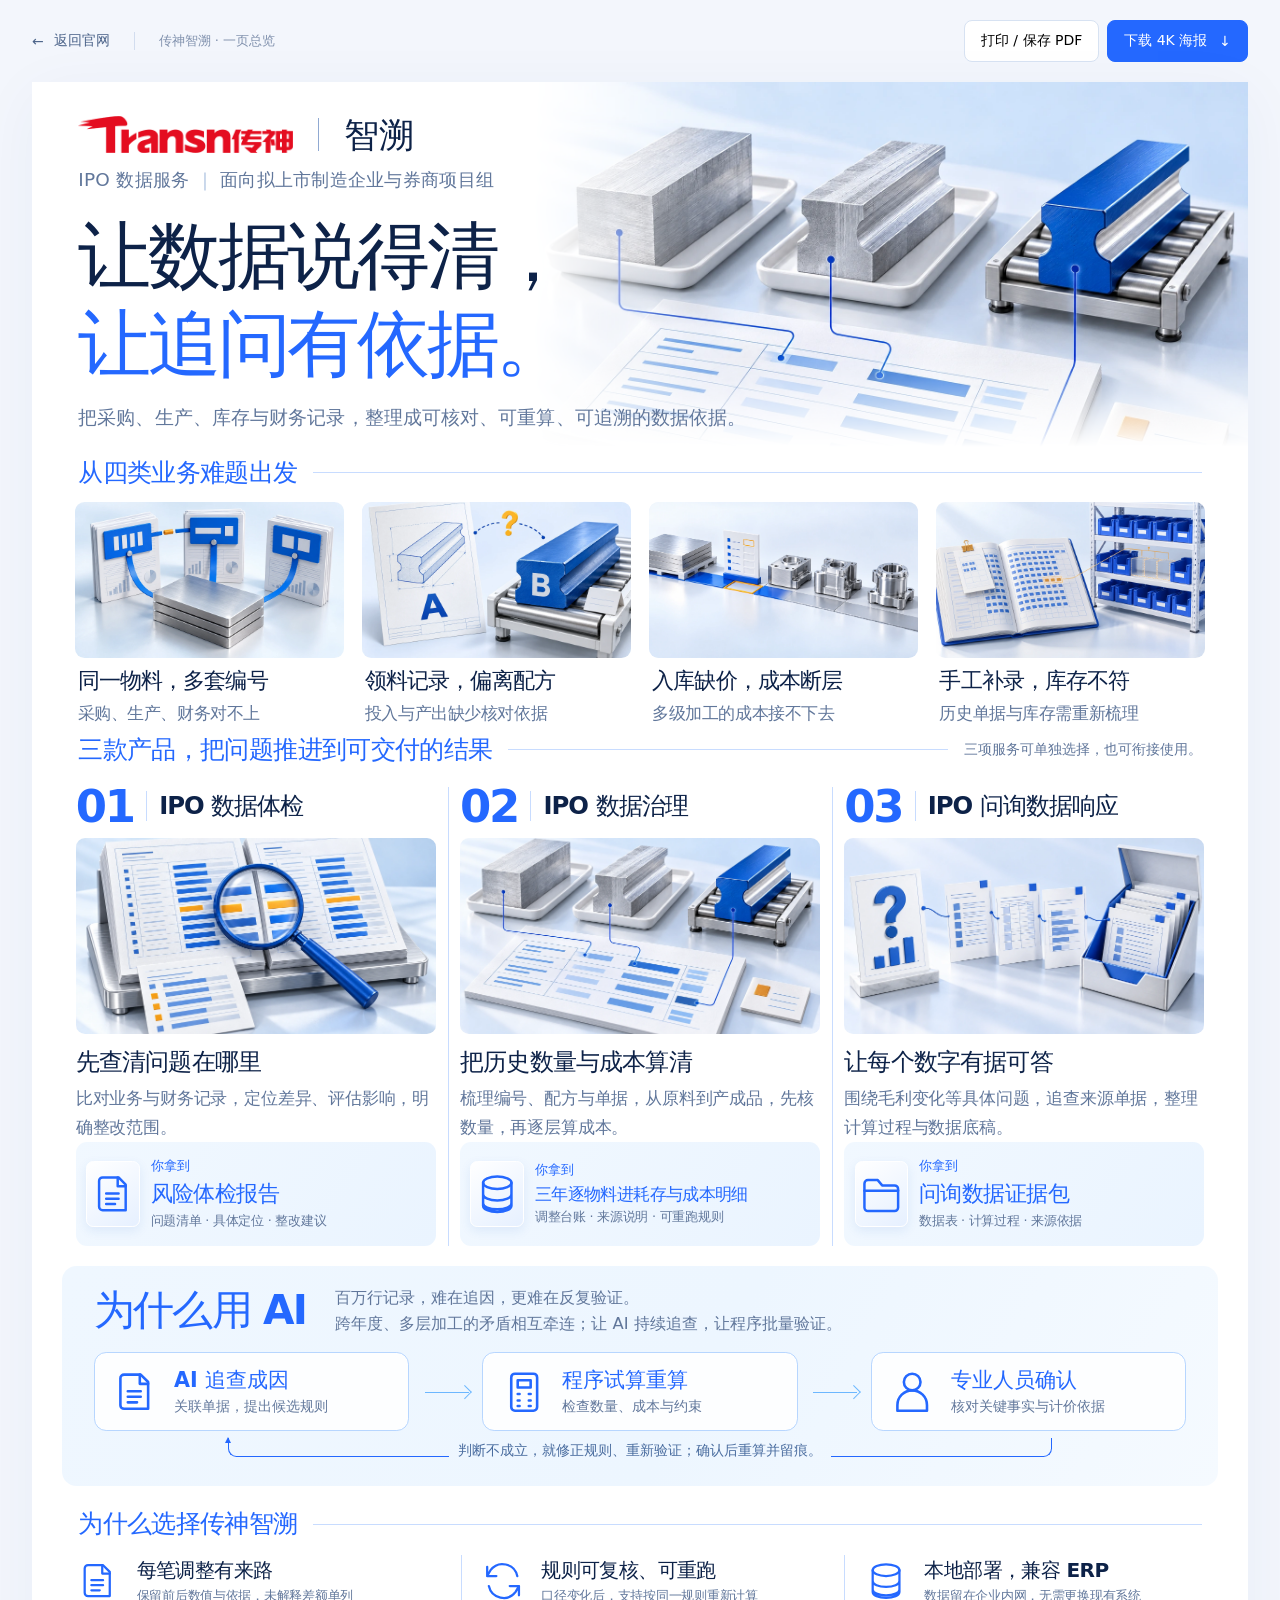
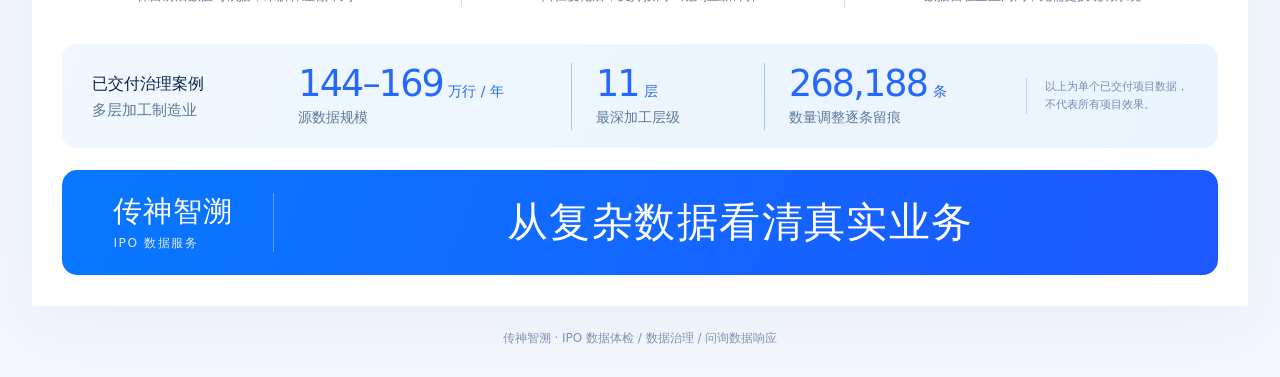
==== overview.html @ edda4e3f "Add service overview page and 4K poster with new brand slogan" ====
<!doctype html>
<html lang="zh-CN">
<head>
  <meta charset="utf-8">
  <meta name="viewport" content="width=device-width, initial-scale=1">
  <title>传神智溯 · IPO 数据服务一页总览</title>
  <meta name="description" content="一页了解传神智溯：四类制造业数据难题，IPO 数据体检、数据治理与问询数据响应，以及 AI 追查、程序验证、专业确认的协作方式。">
  <meta name="theme-color" content="#2468ff">
  <meta property="og:title" content="传神智溯｜让数据说得清，让追问有依据。">
  <meta property="og:description" content="四类业务难题，三款数据服务。问题、方法、交付，一页讲清。">
  <meta property="og:image" content="assets/overview/zhisu-overview-4k.png">
  <link rel="icon" href="assets/favicon.svg" type="image/svg+xml">
  <link rel="stylesheet" href="overview.css?v=1">
</head>
<body>
  <a class="skip-link" href="#overview">跳至服务总览</a>
  <div class="page-tools" aria-label="页面工具">
    <a class="back-link" href="index.html"><span aria-hidden="true">←</span> 返回官网</a>
    <span class="tools-title">传神智溯 · 一页总览</span>
    <div class="tool-actions">
      <button class="tool-button print-button" type="button" data-print hidden>打印 / 保存 PDF</button>
      <a class="tool-button primary" href="assets/overview/zhisu-overview-4k.png" download="传神智溯-一页业务总览-4K.png">下载 4K 海报 <span aria-hidden="true">↓</span></a>
    </div>
  </div>

  <svg class="icon-definitions" xmlns="http://www.w3.org/2000/svg" aria-hidden="true"><defs>
    <symbol id="icon-document" viewBox="0 0 48 48"><path d="M12 5h18l8 8v29H12a4 4 0 0 1-4-4V9a4 4 0 0 1 4-4Z"/><path d="M29 5v10h9M16 23h14M16 29h14M16 35h10"/></symbol>
    <symbol id="icon-data" viewBox="0 0 48 48"><ellipse cx="24" cy="11" rx="16" ry="7"/><path d="M8 11v26c0 4 7 7 16 7s16-3 16-7V11M8 24c0 4 7 7 16 7s16-3 16-7M8 34c0 4 7 7 16 7s16-3 16-7"/></symbol>
    <symbol id="icon-folder" viewBox="0 0 48 48"><path d="M5 12a4 4 0 0 1 4-4h11l5 6h14a4 4 0 0 1 4 4v21a4 4 0 0 1-4 4H9a4 4 0 0 1-4-4Z"/><path d="M5 20h38"/></symbol>
    <symbol id="icon-calculator" viewBox="0 0 48 48"><rect x="10" y="4" width="28" height="40" rx="4"/><path d="M17 11h14v8H17Z"/><path d="M17 26h2m10 0h2M17 33h2m10 0h2M17 39h2m10 0h2"/></symbol>
    <symbol id="icon-person" viewBox="0 0 48 48"><circle cx="24" cy="13" r="9"/><path d="M8 44v-6a16 16 0 0 1 32 0v6Z"/></symbol>
    <symbol id="icon-repeat" viewBox="0 0 48 48"><path d="M41 18A18 18 0 0 0 9 11l-4 7m0-11v11h11M7 30a18 18 0 0 0 32 7l4-7m0 11V30H32"/></symbol>
    <symbol id="icon-arrow" viewBox="0 0 48 24"><path d="M2 12h42m-10-9 10 9-10 9"/></symbol>
  </defs></svg>

  <div class="poster-frame">
    <main class="overview-canvas" id="overview">
      <header class="hero">
        <img class="hero-art" src="assets/service-governance.webp" alt="原料、半成品与产成品，逐级关联到成本记录" width="1536" height="1024" fetchpriority="high">
        <div class="brand" aria-label="传神智溯">
          <img src="assets/transn-logo.png" alt="Transn 传神" width="464" height="80">
          <span class="brand-separator" aria-hidden="true"></span><span class="brand-name">智溯</span>
        </div>
        <p class="audience">IPO 数据服务 <span aria-hidden="true">｜</span> 面向拟上市制造企业与券商项目组</p>
        <h1>让数据说得清，<br><em>让追问有依据。</em></h1>
        <p class="hero-description">把采购、生产、库存与财务记录，整理成可核对、可重算、可追溯的数据依据。</p>
      </header>

      <section class="pain-section" aria-labelledby="pain-title">
        <div class="section-heading"><h2 id="pain-title">从四类业务难题出发</h2><span class="heading-line" aria-hidden="true"></span></div>
        <div class="pain-grid">
          <article class="pain-card">
            <img src="assets/pain-identity.webp" alt="同一叠物料对应采购、生产与财务的三套编号，记录之间无法直接对应" width="1536" height="1024">
            <h3>同一物料，多套编号</h3><p>采购、生产、财务对不上</p>
          </article>
          <article class="pain-card">
            <img src="assets/material-discrepancy.webp" alt="配方要求 A 料，实际领用 B 料，差异原因仍待核对" width="1448" height="1086">
            <h3>领料记录，偏离配方</h3><p>投入与产出缺少核对依据</p>
          </article>
          <article class="pain-card">
            <img src="assets/pain-price.webp" alt="原料入库记录缺少价格，后续加工成本的计算链条出现断点" width="1536" height="1024">
            <h3>入库缺价，成本断层</h3><p>多级加工的成本接不下去</p>
          </article>
          <article class="pain-card">
            <img src="assets/pain-stock.webp" alt="手工补录的库存台账与货架实际记录不一致，差额被标记出来" width="1536" height="1024">
            <h3>手工补录，库存不符</h3><p>历史单据与库存需重新梳理</p>
          </article>
        </div>
      </section>

      <section class="product-section" aria-labelledby="product-title">
        <div class="section-heading"><h2 id="product-title">三款产品，把问题推进到可交付的结果</h2><span class="heading-line" aria-hidden="true"></span><p class="section-note">三项服务可单独选择，也可衔接使用。</p></div>
        <div class="product-grid">
          <article class="product-card">
            <div class="product-heading"><span class="product-number">01</span><h3>IPO 数据体检</h3></div>
            <img class="product-art" src="assets/service-check.webp" alt="通过放大镜交叉比对业务与财务台账，定位异常记录" width="1536" height="1024">
            <h4>先查清问题在哪里</h4>
            <p class="product-description">比对业务与财务记录，定位差异、评估影响，明确整改范围。</p>
            <div class="deliverable"><span class="deliverable-icon"><svg aria-hidden="true"><use href="#icon-document"/></svg></span><div><span class="deliverable-label">你拿到</span><h5>风险体检报告</h5><p>问题清单 · 具体定位 · 整改建议</p></div></div>
          </article>
          <article class="product-card">
            <div class="product-heading"><span class="product-number">02</span><h3>IPO 数据治理</h3></div>
            <img class="product-art" src="assets/service-governance.webp" alt="从原料到产成品，将每个加工阶段与数量及成本明细逐一对应" width="1536" height="1024">
            <h4>把历史数量与成本算清</h4>
            <p class="product-description">梳理编号、配方与单据，从原料到产成品，先核数量，再逐层算成本。</p>
            <div class="deliverable"><span class="deliverable-icon"><svg aria-hidden="true"><use href="#icon-data"/></svg></span><div><span class="deliverable-label">你拿到</span><h5 class="long-title">三年逐物料进耗存与成本明细</h5><p>调整台账 · 来源说明 · 可重跑规则</p></div></div>
          </article>
          <article class="product-card">
            <div class="product-heading"><span class="product-number">03</span><h3>IPO 问询数据响应</h3></div>
            <img class="product-art" src="assets/service-inquiry.webp" alt="从具体问询追查来源单据和计算过程，形成有序的数据证据包" width="1536" height="1024">
            <h4>让每个数字有据可答</h4>
            <p class="product-description">围绕毛利变化等具体问题，追查来源单据，整理计算过程与数据底稿。</p>
            <div class="deliverable"><span class="deliverable-icon"><svg aria-hidden="true"><use href="#icon-folder"/></svg></span><div><span class="deliverable-label">你拿到</span><h5>问询数据证据包</h5><p>数据表 · 计算过程 · 来源依据</p></div></div>
          </article>
        </div>
      </section>

      <section class="ai-section" aria-labelledby="ai-title">
        <div class="ai-heading"><h2 id="ai-title">为什么用 AI</h2><div><p>百万行记录，难在追因，更难在反复验证。</p><p>跨年度、多层加工的矛盾相互牵连；让 AI 持续追查，让程序批量验证。</p></div></div>
        <ol class="ai-workflow">
          <li><svg class="workflow-icon" aria-hidden="true"><use href="#icon-document"/></svg><div><h3>AI 追查成因</h3><p>关联单据，提出候选规则</p></div></li>
          <li><svg class="workflow-icon" aria-hidden="true"><use href="#icon-calculator"/></svg><div><h3>程序试算重算</h3><p>检查数量、成本与约束</p></div></li>
          <li><svg class="workflow-icon" aria-hidden="true"><use href="#icon-person"/></svg><div><h3>专业人员确认</h3><p>核对关键事实与计价依据</p></div></li>
        </ol>
        <div class="ai-loop"><span class="loop-left" aria-hidden="true"></span><p>判断不成立，就修正规则、重新验证；确认后重算并留痕。</p><span class="loop-right" aria-hidden="true"></span></div>
      </section>

      <section class="trust-section" aria-labelledby="trust-title">
        <div class="section-heading"><h2 id="trust-title">为什么选择传神智溯</h2><span class="heading-line" aria-hidden="true"></span></div>
        <div class="trust-grid">
          <article><svg aria-hidden="true"><use href="#icon-document"/></svg><div><h3>每笔调整有来路</h3><p>保留前后数值与依据，未解释差额单列</p></div></article>
          <article><svg aria-hidden="true"><use href="#icon-repeat"/></svg><div><h3>规则可复核、可重跑</h3><p>口径变化后，支持按同一规则重新计算</p></div></article>
          <article><svg aria-hidden="true"><use href="#icon-data"/></svg><div><h3>本地部署，兼容 ERP</h3><p>数据留在企业内网，无需更换现有系统</p></div></article>
        </div>
      </section>

      <section class="case-section" aria-label="单个已交付治理案例数据">
        <h2>已交付治理案例<span>多层加工制造业</span></h2>
        <dl class="case-metrics">
          <div><dt>源数据规模</dt><dd><strong>144–169</strong><span>万行 / 年</span></dd></div>
          <div><dt>最深加工层级</dt><dd><strong>11</strong><span>层</span></dd></div>
          <div><dt>数量调整逐条留痕</dt><dd><strong>268,188</strong><span>条</span></dd></div>
        </dl>
        <p class="case-note">以上为单个已交付项目数据，<br>不代表所有项目效果。</p>
      </section>

      <footer class="closing" aria-label="传神智溯品牌理念">
        <div class="closing-brand"><span>传神智溯</span><small>IPO 数据服务</small></div>
        <p>从复杂数据<br class="slogan-break">看清真实业务</p>
      </footer>
    </main>
  </div>
  <p class="page-caption">传神智溯 · IPO 数据体检 / 数据治理 / 问询数据响应</p>
  <script src="overview.js?v=1" defer></script>
</body>
</html>
---- overview.css ----
/* Poster layout is designed at 1280 × 1920. Container units keep desktop
   proportions exact; the mobile layout reflows content rather than scaling it. */
:root{--blue:#2468ff;--ink:#0d2248;--muted:#61779b;--line:#c8dcff;--pale:#eef6ff;--ease:cubic-bezier(.23,1,.32,1);color-scheme:light;font-family:"PingFang SC","Microsoft YaHei",system-ui,-apple-system,BlinkMacSystemFont,sans-serif;color:var(--ink);font-synthesis:none;text-rendering:optimizeLegibility}
*{box-sizing:border-box}body{margin:0;background:#f3f6fc}h1,h2,h3,h4,h5,p,dl,dd,ol{margin:0}img{display:block;max-width:100%}svg{display:block;fill:none;stroke:currentColor;stroke-width:2.7;stroke-linecap:round;stroke-linejoin:round}button,a{-webkit-tap-highlight-color:transparent}a{color:inherit;text-decoration:none}button{font:inherit}button:focus-visible,a:focus-visible{outline:3px solid #1236ba;outline-offset:5px}::selection{background:#c9dcff;color:#071f61}.icon-definitions{position:absolute;width:0;height:0;overflow:hidden}.skip-link{position:fixed;z-index:5;left:20px;top:10px;padding:12px 18px;background:white;border:2px solid var(--blue);transform:translateY(-150%)}.skip-link:focus{transform:translateY(0)}
.page-tools{width:min(calc(100% - 64px),1280px);margin:20px auto;display:flex;align-items:center;gap:24px;font-size:14px;min-height:42px}.back-link{display:inline-flex;align-items:center;gap:10px;color:#4b6389}.tools-title{color:#8091ad;font-size:13px;border-left:1px solid #d2ddef;padding-left:24px}.tool-actions{display:flex;gap:8px;margin-left:auto}.tool-button{display:inline-flex;align-items:center;justify-content:center;gap:12px;min-height:42px;padding:0 16px;border:1px solid #d7e2f2;background:white;border-radius:8px;cursor:pointer;transition:background-color 160ms var(--ease),transform 160ms var(--ease)}.tool-button.primary{background:var(--blue);color:white;border-color:var(--blue)}.tool-button:active{transform:scale(.98)}[hidden]{display:none!important}
.poster-frame{width:min(calc(100% - 64px),1280px);margin:0 auto;container-type:inline-size;box-shadow:0 12px 60px #244a8c0c}.overview-canvas{width:100%;height:150cqw;padding:2.5cqw;background:white;position:relative;isolation:isolate;display:grid;grid-template-rows:26.5cqw 21cqw 42cqw 18.1cqw 9.4cqw 8.5cqw 8.7cqw;gap:1.8cqw}.overview-canvas>section{min-width:0;min-height:0}.page-caption{font-size:12px;text-align:center;color:#8293b0;margin:24px 20px 30px}
.hero{position:relative;isolation:isolate;padding:0 1.3cqw}.hero-art{position:absolute;z-index:-1;right:-2.5cqw;top:-2.5cqw;width:58.8cqw;height:30cqw;max-width:none;object-fit:cover;object-position:center top;mask-image:linear-gradient(90deg,transparent 0%,#000 23%),linear-gradient(#000 75%,transparent 100%);mask-composite:intersect;-webkit-mask-image:linear-gradient(90deg,transparent 0%,#000 23%),linear-gradient(#000 75%,transparent 100%);-webkit-mask-composite:source-in}.brand{display:flex;align-items:center;gap:2.05cqw;height:3.65cqw}.brand img{width:17.7cqw;height:auto}.brand-separator{height:2.65cqw;width:1px;background:#90a9d2}.brand-name{font-size:2.9cqw;font-weight:650;line-height:1}.audience{font-size:1.52cqw;line-height:1.5;letter-spacing:.015em;color:var(--muted);margin-top:.8cqw}.audience span{color:#a0b9dc}.hero h1{font-size:6cqw;line-height:1.2;font-weight:760;letter-spacing:-.045em;margin-top:1.5cqw}.hero h1 em{font-style:normal;color:var(--blue)}.hero-description{font-size:1.55cqw;line-height:1.65;color:var(--muted);margin-top:1.2cqw;max-width:84cqw;letter-spacing:.005em}
.section-heading{display:flex;align-items:center;gap:1.3cqw;min-width:0;margin:0 1.3cqw 1.1cqw;min-height:2.6cqw}.section-heading h2{font-size:2.05cqw;font-weight:680;line-height:1.3;color:var(--blue);flex-shrink:0;letter-spacing:-.025em}.heading-line{height:1px;background:var(--line);flex:1;min-width:1cqw}.section-note{font-size:1.15cqw;color:var(--muted);line-height:1.5;white-space:nowrap}.pain-grid{display:grid;grid-template-columns:repeat(4,minmax(0,1fr));gap:1.5cqw;margin:0 1cqw}.pain-card img{width:100%;height:12.8cqw;object-fit:cover;object-position:center;border-radius:.8cqw;background:var(--pale)}.pain-card:nth-child(2) img{object-position:center 58%}.pain-card:nth-child(3) img{object-position:center 70%}.pain-card h3{font-size:1.8cqw;line-height:1.4;font-weight:660;margin:.7cqw .25cqw .25cqw;letter-spacing:-.04em;white-space:nowrap}.pain-card p{font-size:1.4cqw;line-height:1.55;color:var(--muted);margin:0 .25cqw;letter-spacing:-.025em;white-space:nowrap}
.product-section{display:flex;flex-direction:column}.product-section>.section-heading{margin-bottom:1.4cqw}.product-grid{display:grid;grid-template-columns:repeat(3,minmax(0,1fr));gap:2cqw;margin:0 1.1cqw;flex:1;min-height:0}.product-card{min-width:0;position:relative;display:flex;flex-direction:column}.product-card+.product-card:before{content:"";position:absolute;top:.3cqw;bottom:0;left:-1cqw;width:1px;background:var(--line)}.product-heading{display:flex;align-items:center;gap:1cqw;margin-bottom:.75cqw;min-height:3.8cqw}.product-number{font-size:3.7cqw;line-height:1;font-weight:580;letter-spacing:-.05em;color:var(--blue);font-variant-numeric:tabular-nums}.product-heading h3{font-size:2cqw;line-height:1.25;font-weight:680;white-space:nowrap;letter-spacing:-.04em;border-left:1px solid var(--line);padding-left:1cqw}.product-art{width:100%;height:16.1cqw;object-fit:cover;object-position:center;border-radius:.75cqw;background:var(--pale)}.product-card h4{font-size:1.95cqw;line-height:1.45;font-weight:690;margin:.9cqw 0 .35cqw;letter-spacing:-.035em;white-space:nowrap}.product-description{font-size:1.42cqw;line-height:1.7;color:var(--muted);letter-spacing:-.01em}.deliverable{background:linear-gradient(125deg,#f1f8ff,#eaf4ff);border-radius:.9cqw;padding:.95cqw .85cqw;display:flex;align-items:center;gap:.9cqw;min-height:8.5cqw;margin-top:auto}.deliverable>div{min-width:0}.deliverable-icon{flex-shrink:0;width:4.4cqw;height:5.4cqw;display:flex;align-items:center;justify-content:center;background:linear-gradient(145deg,#fff,#e6f0ff);border:1px solid #fff;border-radius:.6cqw;box-shadow:0 .3cqw .9cqw #225cce18;color:var(--blue)}.deliverable-icon svg{width:3.5cqw;height:3.5cqw;stroke-width:2.8}.deliverable-label{font-size:1.1cqw;font-weight:650;color:var(--blue);display:block;margin-bottom:.2cqw}.deliverable h5{font-size:1.8cqw;color:var(--blue);font-weight:680;line-height:1.5;letter-spacing:-.025em}.deliverable h5.long-title{font-size:1.43cqw;letter-spacing:-.035em;white-space:nowrap}.deliverable p{font-size:1.05cqw;line-height:1.6;color:var(--muted);white-space:nowrap;letter-spacing:-.02em}
.ai-section{background:linear-gradient(120deg,#eff7ff,#edf6ff 55%,#f5faff);border-radius:1.2cqw;padding:1.5cqw 2.6cqw;display:flex;flex-direction:column}.ai-heading{display:flex;align-items:center;gap:2.4cqw;margin-bottom:1.25cqw}.ai-heading h2{color:var(--blue);font-size:3.35cqw;font-weight:700;line-height:1.2;letter-spacing:-.045em;white-space:nowrap}.ai-heading>div{color:var(--muted);font-size:1.35cqw;line-height:1.6}.ai-workflow{padding:0;list-style:none;display:grid;grid-template-columns:repeat(3,minmax(0,1fr));gap:6cqw}.ai-workflow li{background:#ffffffde;border:1px solid #b7d6ff;border-radius:1cqw;display:flex;align-items:center;gap:1.35cqw;padding:1.05cqw 1.5cqw;position:relative;min-height:6.1cqw}.workflow-icon{width:3.65cqw;height:3.65cqw;color:var(--blue);flex-shrink:0;stroke-width:2.8}.ai-workflow h3{font-size:1.7cqw;color:var(--blue);font-weight:650;line-height:1.4;white-space:nowrap}.ai-workflow p{font-size:1.15cqw;color:var(--muted);line-height:1.6;white-space:nowrap}.ai-workflow li+li:before{content:"";position:absolute;left:-4.8cqw;width:3.6cqw;height:1px;background:#6cb7ff;top:50%}.ai-workflow li+li:after{content:"";position:absolute;left:-1.9cqw;top:calc(50% - .35cqw);width:.7cqw;height:.7cqw;border-top:1px solid #6cb7ff;border-right:1px solid #6cb7ff;transform:rotate(45deg)}.ai-loop{display:flex;align-items:center;gap:.75cqw;margin:.6cqw 11cqw 0;color:#496c9f;min-height:2.1cqw}.ai-loop p{font-size:1.15cqw;text-align:center;white-space:nowrap;line-height:1.4}.loop-left,.loop-right{height:1.5cqw;flex:1;min-width:2.5cqw;border-bottom:1px solid var(--blue);align-self:flex-start;position:relative}.loop-left{border-left:1px solid var(--blue);border-bottom-left-radius:.7cqw}.loop-left:before{content:"";position:absolute;top:-.1cqw;left:-.35cqw;border-left:.3cqw solid transparent;border-right:.3cqw solid transparent;border-bottom:.5cqw solid var(--blue)}.loop-right{border-right:1px solid var(--blue);border-bottom-right-radius:.7cqw}
.trust-section .section-heading{margin-bottom:1.2cqw}.trust-grid{display:grid;grid-template-columns:repeat(3,minmax(0,1fr));gap:2.1cqw;margin:0 1.3cqw}.trust-grid article{display:flex;align-items:center;gap:1.5cqw;position:relative;min-width:0}.trust-grid article+article{border-left:1px solid var(--line);padding-left:1.7cqw}.trust-grid svg{width:3.3cqw;height:3.3cqw;flex-shrink:0;color:var(--blue)}.trust-grid h3{font-size:1.65cqw;font-weight:650;line-height:1.5;letter-spacing:-.03em;white-space:nowrap}.trust-grid p{font-size:1.06cqw;line-height:1.7;color:var(--muted);white-space:nowrap;letter-spacing:-.02em}
.case-section{background:linear-gradient(110deg,#f0f7ff,#eaf4ff);border-radius:1.2cqw;display:flex;align-items:center;padding:1.3cqw 2.4cqw;gap:2cqw}.case-section h2{font-size:1.35cqw;font-weight:650;line-height:1.6;min-width:15cqw}.case-section h2 span{display:block;font-size:1.2cqw;font-weight:400;color:var(--muted)}.case-metrics{display:grid;grid-template-columns:1.25fr .85fr 1.2fr;gap:2cqw;flex:1}.case-metrics>div{display:flex;flex-direction:column-reverse;min-width:0}.case-metrics>div+div{border-left:1px solid #a4c4fb;padding-left:2cqw}.case-metrics dd{display:flex;align-items:baseline;gap:.45cqw;color:var(--blue);white-space:nowrap}.case-metrics strong{font-size:3cqw;line-height:1.15;font-weight:540;font-variant-numeric:tabular-nums;letter-spacing:-.05em}.case-metrics dd span{font-size:1.15cqw}.case-metrics dt{font-size:1.15cqw;line-height:1.8;color:var(--muted)}.case-note{font-size:.9cqw;line-height:1.65;color:#768db1;border-left:1px solid #bad3fa;padding-left:1.5cqw;white-space:nowrap}
.closing{display:flex;align-items:center;gap:3.3cqw;padding:1.2cqw 4.2cqw;border-radius:1.25cqw;background:linear-gradient(110deg,#0878ff,#1d57ff);color:white}.closing-brand{display:flex;flex-direction:column;gap:.35cqw;flex-shrink:0;padding-right:3.3cqw;border-right:1px solid #ffffff55}.closing-brand span{font-size:2.35cqw;font-weight:630;line-height:1.3;letter-spacing:.03em}.closing-brand small{font-size:1cqw;line-height:1.5;letter-spacing:.13em;opacity:.85}.closing p{flex:1;font-size:3.35cqw;font-weight:570;letter-spacing:.035em;line-height:1.3;text-align:center}.closing p strong{font-weight:760}.slogan-break{display:none}
@media (hover:hover) and (pointer:fine){.tool-button:hover{background:#eaf2ff}.tool-button.primary:hover{background:#1457ea}.back-link:hover{color:var(--blue)}}
@media (max-width:760px){
  .page-tools{width:calc(100% - 32px);margin:12px auto;gap:8px;font-size:12px}.tools-title{display:none}.tool-actions{gap:6px}.tool-button{padding:0 11px;gap:6px;min-height:40px}.print-button{display:none!important}.back-link{gap:5px}.poster-frame{width:100%;box-shadow:none}.overview-canvas{height:auto;padding:26px 20px;display:flex;flex-direction:column;gap:34px}.hero{padding:0;min-height:0}.brand{height:32px;gap:18px}.brand img{width:155px}.brand-separator{height:26px}.brand-name{font-size:27px}.audience{font-size:12px;margin-top:14px;line-height:1.6;letter-spacing:0}.hero h1{font-size:clamp(36px,7.5vw,56px);line-height:1.25;margin-top:22px;letter-spacing:-.04em}.hero-art{position:relative;top:auto;right:auto;width:calc(100% + 40px);height:auto;max-width:none;margin:0 -20px -32px;mask-image:linear-gradient(#000 75%,transparent);-webkit-mask-image:linear-gradient(#000 75%,transparent);order:0;display:none}.hero-description{font-size:14px;margin-top:16px;max-width:100%;line-height:1.8}.hero:after{content:"";display:block;width:100%;aspect-ratio:1.75;background:url('assets/service-governance.webp') center/cover no-repeat;margin-top:18px;border-radius:12px}.section-heading{margin:0 0 18px;min-height:0;gap:12px;flex-wrap:wrap}.section-heading h2{font-size:21px;line-height:1.45;letter-spacing:-.03em;flex-shrink:1}.heading-line{min-width:18px}.section-note{font-size:12px;white-space:normal;flex-basis:100%;line-height:1.6}.pain-grid{margin:0;gap:22px 14px;grid-template-columns:repeat(2,minmax(0,1fr))}.pain-card img{height:auto;aspect-ratio:1.45;border-radius:8px}.pain-card h3{font-size:15px;line-height:1.5;margin:10px 0 4px;white-space:normal;letter-spacing:-.04em}.pain-card p{font-size:12px;line-height:1.65;margin:0;white-space:normal;letter-spacing:0}.product-section>.section-heading{margin-bottom:20px}.product-grid{margin:0;display:flex;flex-direction:column;gap:30px}.product-card+.product-card:before{display:none}.product-heading{gap:12px;min-height:0;margin-bottom:14px}.product-number{font-size:38px}.product-heading h3{font-size:23px;padding-left:12px;letter-spacing:-.03em}.product-art{height:auto;aspect-ratio:1.8;border-radius:10px}.product-card h4{font-size:21px;margin:16px 0 7px;line-height:1.5;white-space:normal}.product-description{font-size:15px;line-height:1.8}.deliverable{margin-top:16px;min-height:0;gap:16px;padding:18px 14px;border-radius:10px}.deliverable-icon{width:49px;height:60px;border-radius:7px;box-shadow:0 3px 12px #225cce18}.deliverable-icon svg{width:38px;height:38px}.deliverable-label{font-size:12px;margin-bottom:3px}.deliverable h5{font-size:20px;line-height:1.5}.deliverable h5.long-title{font-size:16px;white-space:normal;letter-spacing:-.025em}.deliverable p{font-size:11px;white-space:normal;line-height:1.7;letter-spacing:0}.ai-section{padding:23px 17px;border-radius:12px}.ai-heading{display:block;margin-bottom:20px}.ai-heading h2{font-size:29px;margin-bottom:12px;line-height:1.3}.ai-heading>div{font-size:13px;line-height:1.8}.ai-heading p+p{margin-top:5px}.ai-workflow{grid-template-columns:1fr;gap:28px}.ai-workflow li{min-height:80px;padding:17px 20px;gap:20px;border-radius:10px}.workflow-icon{width:38px;height:38px}.ai-workflow h3{font-size:19px}.ai-workflow p{font-size:13px;line-height:1.7;white-space:normal}.ai-workflow li+li:before{width:1px;height:17px;top:-23px;left:50%}.ai-workflow li+li:after{width:7px;height:7px;top:-14px;left:calc(50% - 3px);transform:rotate(135deg)}.ai-loop{margin:17px 0 0;gap:0;min-height:0}.ai-loop p{font-size:12px;white-space:normal;line-height:1.8;text-align:left;padding-left:13px;border-left:2px solid #78aaff}.loop-left,.loop-right{display:none}.trust-section .section-heading{margin-bottom:18px}.trust-grid{margin:0;grid-template-columns:1fr;gap:20px}.trust-grid article{gap:17px}.trust-grid article+article{border-left:0;padding-left:0}.trust-grid svg{width:34px;height:34px}.trust-grid h3{font-size:18px;line-height:1.5;white-space:normal}.trust-grid p{font-size:12px;line-height:1.8;white-space:normal}.case-section{display:block;padding:21px 17px;border-radius:12px}.case-section h2{font-size:15px;min-width:0}.case-section h2 span{font-size:12px;display:inline-block;margin-left:10px}.case-metrics{margin-top:20px;gap:12px;grid-template-columns:1.15fr .8fr 1.1fr}.case-metrics>div+div{padding-left:10px}.case-metrics dd{display:block;white-space:normal;line-height:1.3}.case-metrics strong{font-size:26px;line-height:1.3;display:block}.case-metrics dd span{font-size:11px}.case-metrics dt{font-size:10px;line-height:1.6;margin-top:5px}.case-note{border:0;border-top:1px solid #c9ddf8;padding:13px 0 0;margin-top:17px;font-size:10px;line-height:1.8;white-space:normal}.case-note br{display:none}.closing{border-radius:11px;min-height:95px;padding:20px 12px}.closing p{font-size:clamp(19px,4.7vw,29px);letter-spacing:-.04em}.page-caption{font-size:10px;margin:20px}
}
@media(max-width:359px){.overview-canvas{padding:22px 16px}.tool-button{font-size:11px;padding:0 9px}.pain-grid{gap:18px 10px}.pain-card h3{font-size:14px}.deliverable{gap:11px;padding:15px 10px}.deliverable h5.long-title{font-size:15px}.case-metrics strong{font-size:23px}}
@media(max-width:760px){.closing{display:flex;flex-direction:column;gap:12px;padding:24px 12px;min-height:128px}.closing-brand{display:block;border-right:0;padding:0}.closing-brand span{font-size:16px;line-height:1.5;letter-spacing:.1em}.closing-brand small{display:none}.closing p{flex:0;font-size:clamp(22px,5.6vw,32px);letter-spacing:.015em;line-height:1.5}.slogan-break{display:initial}}
/* Export is captured from the DOM at 2× device scale, never resized afterward. */
html.export body{background:white}html.export .page-tools,html.export .page-caption,html.export .skip-link{display:none}html.export .poster-frame{width:1280px;margin:0;box-shadow:none}html.export .overview-canvas{width:1280px;height:1920px}
@media print{@page{size:256mm 384mm;margin:0}html,body{width:256mm;background:white!important;-webkit-print-color-adjust:exact;print-color-adjust:exact}.page-tools,.page-caption,.skip-link{display:none!important}.poster-frame{width:256mm;margin:0;box-shadow:none}.overview-canvas{height:384mm;break-inside:avoid}img{break-inside:avoid}}
@media(prefers-reduced-motion:reduce){*,*:before,*:after{scroll-behavior:auto!important;transition:none!important;animation:none!important}}
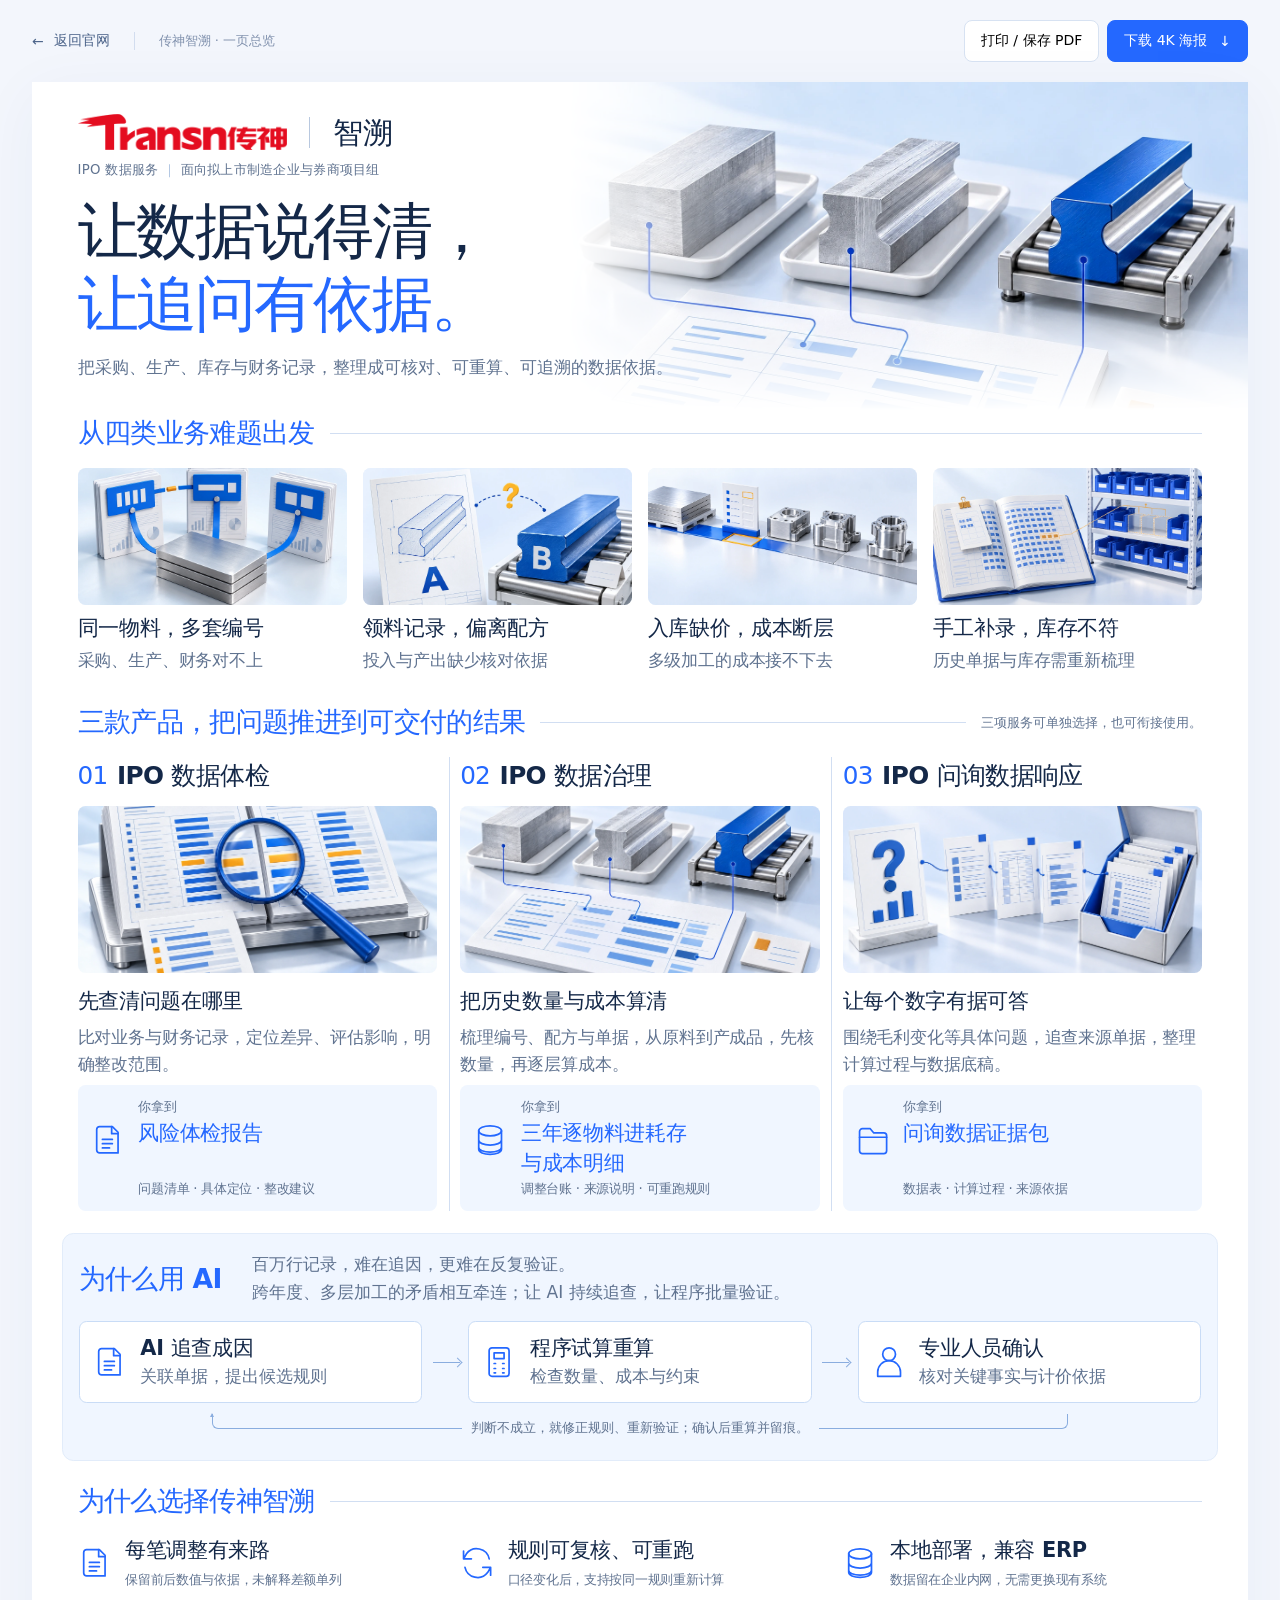
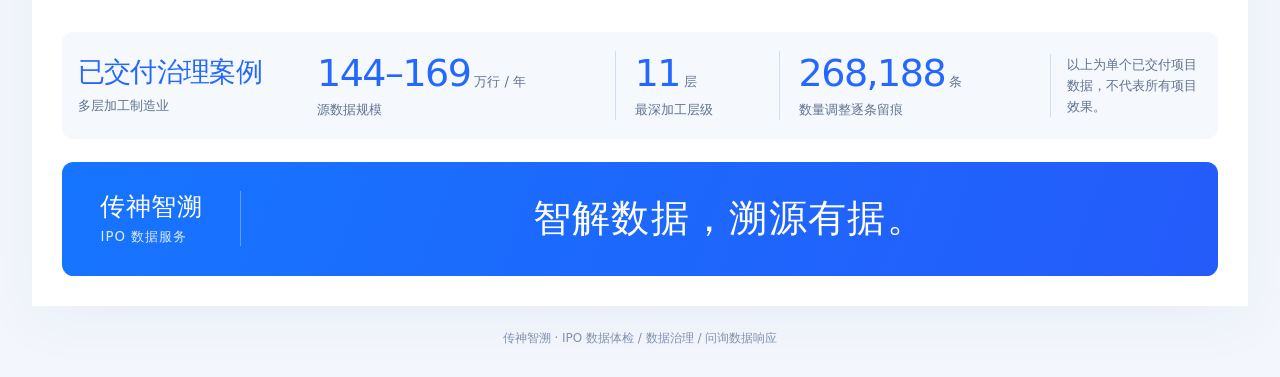
==== commit a71f665b: "Unify overview typography and restore Zhisu brand slogan" ====
--- a/overview.html
+++ b/overview.html
@@ -10,7 +10,7 @@
   <meta property="og:description" content="四类业务难题，三款数据服务。问题、方法、交付，一页讲清。">
   <meta property="og:image" content="assets/overview/zhisu-overview-4k.png">
   <link rel="icon" href="assets/favicon.svg" type="image/svg+xml">
-  <link rel="stylesheet" href="overview.css?v=1">
+  <link rel="stylesheet" href="overview.css?v=2">
 </head>
 <body>
   <a class="skip-link" href="#overview">跳至服务总览</a>
@@ -19,7 +19,7 @@
     <span class="tools-title">传神智溯 · 一页总览</span>
     <div class="tool-actions">
       <button class="tool-button print-button" type="button" data-print hidden>打印 / 保存 PDF</button>
-      <a class="tool-button primary" href="assets/overview/zhisu-overview-4k.png" download="传神智溯-一页业务总览-4K.png">下载 4K 海报 <span aria-hidden="true">↓</span></a>
+      <a class="tool-button primary" href="assets/overview/zhisu-overview-4k.png?v=2" download="传神智溯-一页业务总览-4K.png">下载 4K 海报 <span aria-hidden="true">↓</span></a>
     </div>
   </div>
 
@@ -83,7 +83,7 @@
             <img class="product-art" src="assets/service-governance.webp" alt="从原料到产成品，将每个加工阶段与数量及成本明细逐一对应" width="1536" height="1024">
             <h4>把历史数量与成本算清</h4>
             <p class="product-description">梳理编号、配方与单据，从原料到产成品，先核数量，再逐层算成本。</p>
-            <div class="deliverable"><span class="deliverable-icon"><svg aria-hidden="true"><use href="#icon-data"/></svg></span><div><span class="deliverable-label">你拿到</span><h5 class="long-title">三年逐物料进耗存与成本明细</h5><p>调整台账 · 来源说明 · 可重跑规则</p></div></div>
+            <div class="deliverable"><span class="deliverable-icon"><svg aria-hidden="true"><use href="#icon-data"/></svg></span><div><span class="deliverable-label">你拿到</span><h5>三年逐物料进耗存<br>与成本明细</h5><p>调整台账 · 来源说明 · 可重跑规则</p></div></div>
           </article>
           <article class="product-card">
             <div class="product-heading"><span class="product-number">03</span><h3>IPO 问询数据响应</h3></div>
@@ -126,7 +126,7 @@
 
       <footer class="closing" aria-label="传神智溯品牌理念">
         <div class="closing-brand"><span>传神智溯</span><small>IPO 数据服务</small></div>
-        <p>从复杂数据<br class="slogan-break">看清真实业务</p>
+        <p>智解数据，<br class="slogan-break">溯源有据。</p>
       </footer>
     </main>
   </div>
--- a/overview.css
+++ b/overview.css
@@ -1,23 +1,238 @@
-/* Poster layout is designed at 1280 × 1920. Container units keep desktop
-   proportions exact; the mobile layout reflows content rather than scaling it. */
-:root{--blue:#2468ff;--ink:#0d2248;--muted:#61779b;--line:#c8dcff;--pale:#eef6ff;--ease:cubic-bezier(.23,1,.32,1);color-scheme:light;font-family:"PingFang SC","Microsoft YaHei",system-ui,-apple-system,BlinkMacSystemFont,sans-serif;color:var(--ink);font-synthesis:none;text-rendering:optimizeLegibility}
-*{box-sizing:border-box}body{margin:0;background:#f3f6fc}h1,h2,h3,h4,h5,p,dl,dd,ol{margin:0}img{display:block;max-width:100%}svg{display:block;fill:none;stroke:currentColor;stroke-width:2.7;stroke-linecap:round;stroke-linejoin:round}button,a{-webkit-tap-highlight-color:transparent}a{color:inherit;text-decoration:none}button{font:inherit}button:focus-visible,a:focus-visible{outline:3px solid #1236ba;outline-offset:5px}::selection{background:#c9dcff;color:#071f61}.icon-definitions{position:absolute;width:0;height:0;overflow:hidden}.skip-link{position:fixed;z-index:5;left:20px;top:10px;padding:12px 18px;background:white;border:2px solid var(--blue);transform:translateY(-150%)}.skip-link:focus{transform:translateY(0)}
-.page-tools{width:min(calc(100% - 64px),1280px);margin:20px auto;display:flex;align-items:center;gap:24px;font-size:14px;min-height:42px}.back-link{display:inline-flex;align-items:center;gap:10px;color:#4b6389}.tools-title{color:#8091ad;font-size:13px;border-left:1px solid #d2ddef;padding-left:24px}.tool-actions{display:flex;gap:8px;margin-left:auto}.tool-button{display:inline-flex;align-items:center;justify-content:center;gap:12px;min-height:42px;padding:0 16px;border:1px solid #d7e2f2;background:white;border-radius:8px;cursor:pointer;transition:background-color 160ms var(--ease),transform 160ms var(--ease)}.tool-button.primary{background:var(--blue);color:white;border-color:var(--blue)}.tool-button:active{transform:scale(.98)}[hidden]{display:none!important}
-.poster-frame{width:min(calc(100% - 64px),1280px);margin:0 auto;container-type:inline-size;box-shadow:0 12px 60px #244a8c0c}.overview-canvas{width:100%;height:150cqw;padding:2.5cqw;background:white;position:relative;isolation:isolate;display:grid;grid-template-rows:26.5cqw 21cqw 42cqw 18.1cqw 9.4cqw 8.5cqw 8.7cqw;gap:1.8cqw}.overview-canvas>section{min-width:0;min-height:0}.page-caption{font-size:12px;text-align:center;color:#8293b0;margin:24px 20px 30px}
-.hero{position:relative;isolation:isolate;padding:0 1.3cqw}.hero-art{position:absolute;z-index:-1;right:-2.5cqw;top:-2.5cqw;width:58.8cqw;height:30cqw;max-width:none;object-fit:cover;object-position:center top;mask-image:linear-gradient(90deg,transparent 0%,#000 23%),linear-gradient(#000 75%,transparent 100%);mask-composite:intersect;-webkit-mask-image:linear-gradient(90deg,transparent 0%,#000 23%),linear-gradient(#000 75%,transparent 100%);-webkit-mask-composite:source-in}.brand{display:flex;align-items:center;gap:2.05cqw;height:3.65cqw}.brand img{width:17.7cqw;height:auto}.brand-separator{height:2.65cqw;width:1px;background:#90a9d2}.brand-name{font-size:2.9cqw;font-weight:650;line-height:1}.audience{font-size:1.52cqw;line-height:1.5;letter-spacing:.015em;color:var(--muted);margin-top:.8cqw}.audience span{color:#a0b9dc}.hero h1{font-size:6cqw;line-height:1.2;font-weight:760;letter-spacing:-.045em;margin-top:1.5cqw}.hero h1 em{font-style:normal;color:var(--blue)}.hero-description{font-size:1.55cqw;line-height:1.65;color:var(--muted);margin-top:1.2cqw;max-width:84cqw;letter-spacing:.005em}
-.section-heading{display:flex;align-items:center;gap:1.3cqw;min-width:0;margin:0 1.3cqw 1.1cqw;min-height:2.6cqw}.section-heading h2{font-size:2.05cqw;font-weight:680;line-height:1.3;color:var(--blue);flex-shrink:0;letter-spacing:-.025em}.heading-line{height:1px;background:var(--line);flex:1;min-width:1cqw}.section-note{font-size:1.15cqw;color:var(--muted);line-height:1.5;white-space:nowrap}.pain-grid{display:grid;grid-template-columns:repeat(4,minmax(0,1fr));gap:1.5cqw;margin:0 1cqw}.pain-card img{width:100%;height:12.8cqw;object-fit:cover;object-position:center;border-radius:.8cqw;background:var(--pale)}.pain-card:nth-child(2) img{object-position:center 58%}.pain-card:nth-child(3) img{object-position:center 70%}.pain-card h3{font-size:1.8cqw;line-height:1.4;font-weight:660;margin:.7cqw .25cqw .25cqw;letter-spacing:-.04em;white-space:nowrap}.pain-card p{font-size:1.4cqw;line-height:1.55;color:var(--muted);margin:0 .25cqw;letter-spacing:-.025em;white-space:nowrap}
-.product-section{display:flex;flex-direction:column}.product-section>.section-heading{margin-bottom:1.4cqw}.product-grid{display:grid;grid-template-columns:repeat(3,minmax(0,1fr));gap:2cqw;margin:0 1.1cqw;flex:1;min-height:0}.product-card{min-width:0;position:relative;display:flex;flex-direction:column}.product-card+.product-card:before{content:"";position:absolute;top:.3cqw;bottom:0;left:-1cqw;width:1px;background:var(--line)}.product-heading{display:flex;align-items:center;gap:1cqw;margin-bottom:.75cqw;min-height:3.8cqw}.product-number{font-size:3.7cqw;line-height:1;font-weight:580;letter-spacing:-.05em;color:var(--blue);font-variant-numeric:tabular-nums}.product-heading h3{font-size:2cqw;line-height:1.25;font-weight:680;white-space:nowrap;letter-spacing:-.04em;border-left:1px solid var(--line);padding-left:1cqw}.product-art{width:100%;height:16.1cqw;object-fit:cover;object-position:center;border-radius:.75cqw;background:var(--pale)}.product-card h4{font-size:1.95cqw;line-height:1.45;font-weight:690;margin:.9cqw 0 .35cqw;letter-spacing:-.035em;white-space:nowrap}.product-description{font-size:1.42cqw;line-height:1.7;color:var(--muted);letter-spacing:-.01em}.deliverable{background:linear-gradient(125deg,#f1f8ff,#eaf4ff);border-radius:.9cqw;padding:.95cqw .85cqw;display:flex;align-items:center;gap:.9cqw;min-height:8.5cqw;margin-top:auto}.deliverable>div{min-width:0}.deliverable-icon{flex-shrink:0;width:4.4cqw;height:5.4cqw;display:flex;align-items:center;justify-content:center;background:linear-gradient(145deg,#fff,#e6f0ff);border:1px solid #fff;border-radius:.6cqw;box-shadow:0 .3cqw .9cqw #225cce18;color:var(--blue)}.deliverable-icon svg{width:3.5cqw;height:3.5cqw;stroke-width:2.8}.deliverable-label{font-size:1.1cqw;font-weight:650;color:var(--blue);display:block;margin-bottom:.2cqw}.deliverable h5{font-size:1.8cqw;color:var(--blue);font-weight:680;line-height:1.5;letter-spacing:-.025em}.deliverable h5.long-title{font-size:1.43cqw;letter-spacing:-.035em;white-space:nowrap}.deliverable p{font-size:1.05cqw;line-height:1.6;color:var(--muted);white-space:nowrap;letter-spacing:-.02em}
-.ai-section{background:linear-gradient(120deg,#eff7ff,#edf6ff 55%,#f5faff);border-radius:1.2cqw;padding:1.5cqw 2.6cqw;display:flex;flex-direction:column}.ai-heading{display:flex;align-items:center;gap:2.4cqw;margin-bottom:1.25cqw}.ai-heading h2{color:var(--blue);font-size:3.35cqw;font-weight:700;line-height:1.2;letter-spacing:-.045em;white-space:nowrap}.ai-heading>div{color:var(--muted);font-size:1.35cqw;line-height:1.6}.ai-workflow{padding:0;list-style:none;display:grid;grid-template-columns:repeat(3,minmax(0,1fr));gap:6cqw}.ai-workflow li{background:#ffffffde;border:1px solid #b7d6ff;border-radius:1cqw;display:flex;align-items:center;gap:1.35cqw;padding:1.05cqw 1.5cqw;position:relative;min-height:6.1cqw}.workflow-icon{width:3.65cqw;height:3.65cqw;color:var(--blue);flex-shrink:0;stroke-width:2.8}.ai-workflow h3{font-size:1.7cqw;color:var(--blue);font-weight:650;line-height:1.4;white-space:nowrap}.ai-workflow p{font-size:1.15cqw;color:var(--muted);line-height:1.6;white-space:nowrap}.ai-workflow li+li:before{content:"";position:absolute;left:-4.8cqw;width:3.6cqw;height:1px;background:#6cb7ff;top:50%}.ai-workflow li+li:after{content:"";position:absolute;left:-1.9cqw;top:calc(50% - .35cqw);width:.7cqw;height:.7cqw;border-top:1px solid #6cb7ff;border-right:1px solid #6cb7ff;transform:rotate(45deg)}.ai-loop{display:flex;align-items:center;gap:.75cqw;margin:.6cqw 11cqw 0;color:#496c9f;min-height:2.1cqw}.ai-loop p{font-size:1.15cqw;text-align:center;white-space:nowrap;line-height:1.4}.loop-left,.loop-right{height:1.5cqw;flex:1;min-width:2.5cqw;border-bottom:1px solid var(--blue);align-self:flex-start;position:relative}.loop-left{border-left:1px solid var(--blue);border-bottom-left-radius:.7cqw}.loop-left:before{content:"";position:absolute;top:-.1cqw;left:-.35cqw;border-left:.3cqw solid transparent;border-right:.3cqw solid transparent;border-bottom:.5cqw solid var(--blue)}.loop-right{border-right:1px solid var(--blue);border-bottom-right-radius:.7cqw}
-.trust-section .section-heading{margin-bottom:1.2cqw}.trust-grid{display:grid;grid-template-columns:repeat(3,minmax(0,1fr));gap:2.1cqw;margin:0 1.3cqw}.trust-grid article{display:flex;align-items:center;gap:1.5cqw;position:relative;min-width:0}.trust-grid article+article{border-left:1px solid var(--line);padding-left:1.7cqw}.trust-grid svg{width:3.3cqw;height:3.3cqw;flex-shrink:0;color:var(--blue)}.trust-grid h3{font-size:1.65cqw;font-weight:650;line-height:1.5;letter-spacing:-.03em;white-space:nowrap}.trust-grid p{font-size:1.06cqw;line-height:1.7;color:var(--muted);white-space:nowrap;letter-spacing:-.02em}
-.case-section{background:linear-gradient(110deg,#f0f7ff,#eaf4ff);border-radius:1.2cqw;display:flex;align-items:center;padding:1.3cqw 2.4cqw;gap:2cqw}.case-section h2{font-size:1.35cqw;font-weight:650;line-height:1.6;min-width:15cqw}.case-section h2 span{display:block;font-size:1.2cqw;font-weight:400;color:var(--muted)}.case-metrics{display:grid;grid-template-columns:1.25fr .85fr 1.2fr;gap:2cqw;flex:1}.case-metrics>div{display:flex;flex-direction:column-reverse;min-width:0}.case-metrics>div+div{border-left:1px solid #a4c4fb;padding-left:2cqw}.case-metrics dd{display:flex;align-items:baseline;gap:.45cqw;color:var(--blue);white-space:nowrap}.case-metrics strong{font-size:3cqw;line-height:1.15;font-weight:540;font-variant-numeric:tabular-nums;letter-spacing:-.05em}.case-metrics dd span{font-size:1.15cqw}.case-metrics dt{font-size:1.15cqw;line-height:1.8;color:var(--muted)}.case-note{font-size:.9cqw;line-height:1.65;color:#768db1;border-left:1px solid #bad3fa;padding-left:1.5cqw;white-space:nowrap}
-.closing{display:flex;align-items:center;gap:3.3cqw;padding:1.2cqw 4.2cqw;border-radius:1.25cqw;background:linear-gradient(110deg,#0878ff,#1d57ff);color:white}.closing-brand{display:flex;flex-direction:column;gap:.35cqw;flex-shrink:0;padding-right:3.3cqw;border-right:1px solid #ffffff55}.closing-brand span{font-size:2.35cqw;font-weight:630;line-height:1.3;letter-spacing:.03em}.closing-brand small{font-size:1cqw;line-height:1.5;letter-spacing:.13em;opacity:.85}.closing p{flex:1;font-size:3.35cqw;font-weight:570;letter-spacing:.035em;line-height:1.3;text-align:center}.closing p strong{font-weight:760}.slogan-break{display:none}
-@media (hover:hover) and (pointer:fine){.tool-button:hover{background:#eaf2ff}.tool-button.primary:hover{background:#1457ea}.back-link:hover{color:var(--blue)}}
-@media (max-width:760px){
-  .page-tools{width:calc(100% - 32px);margin:12px auto;gap:8px;font-size:12px}.tools-title{display:none}.tool-actions{gap:6px}.tool-button{padding:0 11px;gap:6px;min-height:40px}.print-button{display:none!important}.back-link{gap:5px}.poster-frame{width:100%;box-shadow:none}.overview-canvas{height:auto;padding:26px 20px;display:flex;flex-direction:column;gap:34px}.hero{padding:0;min-height:0}.brand{height:32px;gap:18px}.brand img{width:155px}.brand-separator{height:26px}.brand-name{font-size:27px}.audience{font-size:12px;margin-top:14px;line-height:1.6;letter-spacing:0}.hero h1{font-size:clamp(36px,7.5vw,56px);line-height:1.25;margin-top:22px;letter-spacing:-.04em}.hero-art{position:relative;top:auto;right:auto;width:calc(100% + 40px);height:auto;max-width:none;margin:0 -20px -32px;mask-image:linear-gradient(#000 75%,transparent);-webkit-mask-image:linear-gradient(#000 75%,transparent);order:0;display:none}.hero-description{font-size:14px;margin-top:16px;max-width:100%;line-height:1.8}.hero:after{content:"";display:block;width:100%;aspect-ratio:1.75;background:url('assets/service-governance.webp') center/cover no-repeat;margin-top:18px;border-radius:12px}.section-heading{margin:0 0 18px;min-height:0;gap:12px;flex-wrap:wrap}.section-heading h2{font-size:21px;line-height:1.45;letter-spacing:-.03em;flex-shrink:1}.heading-line{min-width:18px}.section-note{font-size:12px;white-space:normal;flex-basis:100%;line-height:1.6}.pain-grid{margin:0;gap:22px 14px;grid-template-columns:repeat(2,minmax(0,1fr))}.pain-card img{height:auto;aspect-ratio:1.45;border-radius:8px}.pain-card h3{font-size:15px;line-height:1.5;margin:10px 0 4px;white-space:normal;letter-spacing:-.04em}.pain-card p{font-size:12px;line-height:1.65;margin:0;white-space:normal;letter-spacing:0}.product-section>.section-heading{margin-bottom:20px}.product-grid{margin:0;display:flex;flex-direction:column;gap:30px}.product-card+.product-card:before{display:none}.product-heading{gap:12px;min-height:0;margin-bottom:14px}.product-number{font-size:38px}.product-heading h3{font-size:23px;padding-left:12px;letter-spacing:-.03em}.product-art{height:auto;aspect-ratio:1.8;border-radius:10px}.product-card h4{font-size:21px;margin:16px 0 7px;line-height:1.5;white-space:normal}.product-description{font-size:15px;line-height:1.8}.deliverable{margin-top:16px;min-height:0;gap:16px;padding:18px 14px;border-radius:10px}.deliverable-icon{width:49px;height:60px;border-radius:7px;box-shadow:0 3px 12px #225cce18}.deliverable-icon svg{width:38px;height:38px}.deliverable-label{font-size:12px;margin-bottom:3px}.deliverable h5{font-size:20px;line-height:1.5}.deliverable h5.long-title{font-size:16px;white-space:normal;letter-spacing:-.025em}.deliverable p{font-size:11px;white-space:normal;line-height:1.7;letter-spacing:0}.ai-section{padding:23px 17px;border-radius:12px}.ai-heading{display:block;margin-bottom:20px}.ai-heading h2{font-size:29px;margin-bottom:12px;line-height:1.3}.ai-heading>div{font-size:13px;line-height:1.8}.ai-heading p+p{margin-top:5px}.ai-workflow{grid-template-columns:1fr;gap:28px}.ai-workflow li{min-height:80px;padding:17px 20px;gap:20px;border-radius:10px}.workflow-icon{width:38px;height:38px}.ai-workflow h3{font-size:19px}.ai-workflow p{font-size:13px;line-height:1.7;white-space:normal}.ai-workflow li+li:before{width:1px;height:17px;top:-23px;left:50%}.ai-workflow li+li:after{width:7px;height:7px;top:-14px;left:calc(50% - 3px);transform:rotate(135deg)}.ai-loop{margin:17px 0 0;gap:0;min-height:0}.ai-loop p{font-size:12px;white-space:normal;line-height:1.8;text-align:left;padding-left:13px;border-left:2px solid #78aaff}.loop-left,.loop-right{display:none}.trust-section .section-heading{margin-bottom:18px}.trust-grid{margin:0;grid-template-columns:1fr;gap:20px}.trust-grid article{gap:17px}.trust-grid article+article{border-left:0;padding-left:0}.trust-grid svg{width:34px;height:34px}.trust-grid h3{font-size:18px;line-height:1.5;white-space:normal}.trust-grid p{font-size:12px;line-height:1.8;white-space:normal}.case-section{display:block;padding:21px 17px;border-radius:12px}.case-section h2{font-size:15px;min-width:0}.case-section h2 span{font-size:12px;display:inline-block;margin-left:10px}.case-metrics{margin-top:20px;gap:12px;grid-template-columns:1.15fr .8fr 1.1fr}.case-metrics>div+div{padding-left:10px}.case-metrics dd{display:block;white-space:normal;line-height:1.3}.case-metrics strong{font-size:26px;line-height:1.3;display:block}.case-metrics dd span{font-size:11px}.case-metrics dt{font-size:10px;line-height:1.6;margin-top:5px}.case-note{border:0;border-top:1px solid #c9ddf8;padding:13px 0 0;margin-top:17px;font-size:10px;line-height:1.8;white-space:normal}.case-note br{display:none}.closing{border-radius:11px;min-height:95px;padding:20px 12px}.closing p{font-size:clamp(19px,4.7vw,29px);letter-spacing:-.04em}.page-caption{font-size:10px;margin:20px}
-}
-@media(max-width:359px){.overview-canvas{padding:22px 16px}.tool-button{font-size:11px;padding:0 9px}.pain-grid{gap:18px 10px}.pain-card h3{font-size:14px}.deliverable{gap:11px;padding:15px 10px}.deliverable h5.long-title{font-size:15px}.case-metrics strong{font-size:23px}}
-@media(max-width:760px){.closing{display:flex;flex-direction:column;gap:12px;padding:24px 12px;min-height:128px}.closing-brand{display:block;border-right:0;padding:0}.closing-brand span{font-size:16px;line-height:1.5;letter-spacing:.1em}.closing-brand small{display:none}.closing p{flex:0;font-size:clamp(22px,5.6vw,32px);letter-spacing:.015em;line-height:1.5}.slogan-break{display:initial}}
-/* Export is captured from the DOM at 2× device scale, never resized afterward. */
-html.export body{background:white}html.export .page-tools,html.export .page-caption,html.export .skip-link{display:none}html.export .poster-frame{width:1280px;margin:0;box-shadow:none}html.export .overview-canvas{width:1280px;height:1920px}
-@media print{@page{size:256mm 384mm;margin:0}html,body{width:256mm;background:white!important;-webkit-print-color-adjust:exact;print-color-adjust:exact}.page-tools,.page-caption,.skip-link{display:none!important}.poster-frame{width:256mm;margin:0;box-shadow:none}.overview-canvas{height:384mm;break-inside:avoid}img{break-inside:avoid}}
-@media(prefers-reduced-motion:reduce){*,*:before,*:after{scroll-behavior:auto!important;transition:none!important;animation:none!important}}
+/* 1280 × 1920. A shared type scale for each content role; long labels wrap.
+   At 1280px: display 64, section 28, product 26, item 22, body 18, caption 14. */
+:root {
+  --blue: #2468ff; --ink: #142848; --muted: #607390; --line: #d1def2; --pale: #f0f6ff;
+  --ease: cubic-bezier(.23,1,.32,1);
+  color-scheme: light;
+  font-family: "PingFang SC","Microsoft YaHei",system-ui,-apple-system,BlinkMacSystemFont,sans-serif;
+  color: var(--ink); font-synthesis: none; text-rendering: optimizeLegibility;
+}
+* { box-sizing: border-box; }
+body { margin: 0; background: #f3f6fc; }
+h1,h2,h3,h4,h5,p,dl,dd,ol { margin: 0; }
+img { display: block; max-width: 100%; }
+svg { display: block; fill: none; stroke: currentColor; stroke-width: 2.4; stroke-linecap: round; stroke-linejoin: round; }
+button,a { -webkit-tap-highlight-color: transparent; }
+a { color: inherit; text-decoration: none; }
+button { font: inherit; }
+button:focus-visible,a:focus-visible { outline: 3px solid #1236ba; outline-offset: 5px; }
+::selection { background: #c9dcff; color: #071f61; }
+[hidden] { display: none!important; }
+.icon-definitions { position: absolute; width: 0; height: 0; overflow: hidden; }
+.skip-link { position: fixed; z-index: 5; left: 20px; top: 10px; padding: 12px 18px; background: white; border: 2px solid var(--blue); transform: translateY(-150%); }
+.skip-link:focus { transform: translateY(0); }
+
+/* Tools stay outside the exported composition. */
+.page-tools { width: min(calc(100% - 64px),1280px); margin: 20px auto; display: flex; align-items: center; gap: 24px; font-size: 14px; min-height: 42px; }
+.back-link { display: inline-flex; align-items: center; gap: 10px; color: #4b6389; }
+.tools-title { color: #8091ad; font-size: 13px; border-left: 1px solid #d2ddef; padding-left: 24px; }
+.tool-actions { display: flex; gap: 8px; margin-left: auto; }
+.tool-button { display: inline-flex; align-items: center; justify-content: center; gap: 12px; min-height: 42px; padding: 0 16px; border: 1px solid #d7e2f2; background: white; border-radius: 8px; cursor: pointer; transition: background-color 160ms var(--ease),transform 160ms var(--ease); }
+.tool-button.primary { background: var(--blue); color: white; border-color: var(--blue); }
+.tool-button:active { transform: scale(.98); }
+.page-caption { font-size: 12px; text-align: center; color: #8293b0; margin: 24px 20px 30px; }
+.poster-frame { width: min(calc(100% - 64px),1280px); margin: 0 auto; container-type: inline-size; box-shadow: 0 12px 60px #244a8c0c; }
+.overview-canvas {
+  --type-display: 5cqw; --type-section: 2.1875cqw; --type-product: 2.03125cqw;
+  --type-item: 1.71875cqw; --type-body: 1.40625cqw; --type-caption: 1.09375cqw; --type-data: 3.125cqw;
+  --section-gap: 1.875cqw; --heading-gap: 1.40625cqw; --inner-gutter: 1.25cqw;
+  width: 100%; height: 150cqw; padding: 2.5cqw; background: white;
+  position: relative; isolation: isolate; display: grid;
+  /* 296 + 280 + 532 + 240 + 132 + 112 + 120, plus 6×24 gaps and 2×32 margins. */
+  grid-template-rows: 23.125cqw 21.875cqw 41.5625cqw 18.75cqw 10.3125cqw 8.75cqw 9.375cqw;
+  gap: var(--section-gap);
+}
+.overview-canvas>section { min-width: 0; min-height: 0; }
+.pain-section,.product-section,.trust-section { padding-inline: var(--inner-gutter); }
+
+/* Shared type roles. No card-specific font-size exceptions. */
+.section-heading h2,.ai-heading h2,.case-section h2 { font-size: var(--type-section); font-weight: 600; line-height: 1.3; letter-spacing: -.025em; color: var(--blue); }
+.pain-card h3,.product-card h4,.deliverable h5,.ai-workflow h3,.trust-grid h3 { font-size: var(--type-item); font-weight: 600; line-height: 1.4; letter-spacing: -.015em; }
+.hero-description,.pain-card p,.product-description,.ai-heading>div,.ai-workflow p { font-size: var(--type-body); font-weight: 400; line-height: 1.6; color: var(--muted); }
+.section-note,.deliverable-label,.deliverable p,.trust-grid p,.ai-loop p,.case-metrics dt,.case-metrics dd span,.case-section h2 span,.case-note { font-size: var(--type-caption); font-weight: 400; line-height: 1.6; color: var(--muted); }
+
+.hero { position: relative; isolation: isolate; padding-inline: var(--inner-gutter); }
+.hero-art { position: absolute; z-index: -1; right: -2.5cqw; top: -2.5cqw; width: 56cqw; height: 27cqw; max-width: none; object-fit: cover; object-position: center top; mask-image: linear-gradient(90deg,transparent 0%,#000 25%),linear-gradient(#000 66%,transparent 100%); mask-composite: intersect; -webkit-mask-image: linear-gradient(90deg,transparent 0%,#000 25%),linear-gradient(#000 66%,transparent 100%); -webkit-mask-composite: source-in; }
+.brand { display: flex; align-items: center; gap: 1.875cqw; height: 3.28125cqw; }
+.brand img { width: 17.1875cqw; height: auto; }
+.brand-separator { height: 2.5cqw; width: 1px; background: #b8c8df; }
+.brand-name { font-size: 2.5cqw; font-weight: 600; line-height: 1.3; }
+.audience { font-size: var(--type-caption); line-height: 1.5; letter-spacing: .02em; color: var(--muted); margin-top: .625cqw; }
+.audience span { color: #a0b9dc; }
+.hero h1 { font-size: var(--type-display); line-height: 1.2; font-weight: 700; letter-spacing: -.035em; margin-top: 1.25cqw; }
+.hero h1 em { font-style: normal; color: var(--blue); }
+.hero-description { margin-top: 1.09375cqw; max-width: 81cqw; }
+.section-heading { display: flex; align-items: center; gap: 1.25cqw; min-width: 0; margin-bottom: var(--heading-gap); min-height: 2.84375cqw; }
+.section-heading h2 { flex-shrink: 0; }
+.heading-line { height: 1px; background: var(--line); flex: 1; min-width: 1cqw; }
+.section-note { white-space: nowrap; }
+.pain-grid { display: grid; grid-template-columns: repeat(4,minmax(0,1fr)); gap: 1.25cqw; }
+.pain-card img { width: 100%; height: 11.25cqw; object-fit: cover; object-position: center; border-radius: .625cqw; background: var(--pale); }
+.pain-card:nth-child(2) img { object-position: center 30%; }
+.pain-card:nth-child(3) img { object-position: center 70%; }
+.pain-card h3 { margin-top: .78125cqw; margin-bottom: .3125cqw; white-space: nowrap; }
+.pain-card p { white-space: nowrap; letter-spacing: -.01em; }
+
+.product-section { display: flex; flex-direction: column; }
+.product-grid { display: grid; grid-template-columns: repeat(3,minmax(0,1fr)); gap: 1.875cqw; flex: 1; min-height: 0; }
+.product-card { min-width: 0; position: relative; display: flex; flex-direction: column; }
+.product-card+.product-card::before { content: ""; position: absolute; top: 0; bottom: 0; left: -.9375cqw; width: 1px; background: var(--line); }
+.product-heading { display: flex; align-items: center; gap: .78125cqw; margin-bottom: .9375cqw; min-height: 3.125cqw; }
+.product-number { font-size: 2.03125cqw; line-height: 1.3; font-weight: 500; letter-spacing: -.03em; color: var(--blue); font-variant-numeric: tabular-nums; }
+.product-heading h3 { font-size: var(--type-product); line-height: 1.3; font-weight: 600; white-space: nowrap; letter-spacing: -.025em; }
+.product-art { width: 100%; height: 13.75cqw; object-fit: cover; object-position: center; border-radius: .625cqw; background: var(--pale); }
+.product-card h4 { font-weight: 500; margin-top: 1.09375cqw; margin-bottom: .625cqw; white-space: nowrap; }
+.product-description { letter-spacing: -.01em; }
+.deliverable { background: var(--pale); border-radius: .625cqw; padding: .9375cqw; display: flex; align-items: flex-start; gap: .9375cqw; min-height: 10.15625cqw; margin-top: auto; }
+.deliverable>div { min-width: 0; }
+.deliverable-icon { flex-shrink: 0; width: 3.125cqw; height: 3.75cqw; display: flex; align-items: center; justify-content: center; color: var(--blue); margin-top: 1.75cqw; }
+.deliverable-icon svg { width: 2.8125cqw; height: 2.8125cqw; }
+.deliverable-label { display: block; margin-bottom: .15625cqw; }
+.deliverable h5 { color: var(--blue); min-height: 2.8em; }
+.deliverable p { white-space: nowrap; letter-spacing: -.02em; }
+
+.ai-section { background: #f0f6ff; border: 1px solid #e2ecfa; border-radius: .9375cqw; padding: 1.40625cqw var(--inner-gutter); display: flex; flex-direction: column; }
+.ai-heading { display: flex; align-items: center; gap: 2.5cqw; margin-bottom: 1.25cqw; }
+.ai-heading h2 { white-space: nowrap; flex-shrink: 0; }
+.ai-workflow { padding: 0; list-style: none; display: grid; grid-template-columns: repeat(3,minmax(0,1fr)); gap: 3.75cqw; }
+.ai-workflow li { background: #fff; border: 1px solid #c9dcf6; border-radius: .625cqw; display: flex; align-items: center; gap: 1.09375cqw; padding: .9375cqw 1.09375cqw; position: relative; min-height: 6.25cqw; }
+.workflow-icon { width: 2.8125cqw; height: 2.8125cqw; color: var(--blue); flex-shrink: 0; }
+.ai-workflow h3,.ai-workflow p { white-space: nowrap; }
+.ai-workflow li+li::before { content: ""; position: absolute; left: -2.96875cqw; width: 2.1875cqw; height: 1px; background: #8aaddf; top: 50%; }
+.ai-workflow li+li::after { content: ""; position: absolute; left: -1.25cqw; top: calc(50% - .25cqw); width: .5cqw; height: .5cqw; border-top: 1px solid #8aaddf; border-right: 1px solid #8aaddf; transform: rotate(45deg); }
+.ai-loop { display: flex; align-items: center; gap: .78125cqw; margin: .9375cqw 10.9375cqw 0; min-height: 2.1875cqw; }
+.ai-loop p { text-align: center; white-space: nowrap; }
+.loop-left,.loop-right { height: 1.25cqw; flex: 1; min-width: 2.5cqw; border-bottom: 1px solid #8aaddf; align-self: flex-start; position: relative; }
+.loop-left { border-left: 1px solid #8aaddf; border-bottom-left-radius: .5cqw; }
+.loop-left::before { content: ""; position: absolute; top: -.1cqw; left: -.25cqw; border-left: .2cqw solid transparent; border-right: .2cqw solid transparent; border-bottom: .4cqw solid #8aaddf; }
+.loop-right { border-right: 1px solid #8aaddf; border-bottom-right-radius: .5cqw; }
+
+.trust-grid { display: grid; grid-template-columns: repeat(3,minmax(0,1fr)); gap: 1.875cqw; }
+.trust-grid article { display: flex; align-items: center; gap: 1.09375cqw; min-width: 0; }
+.trust-grid svg { width: 2.8125cqw; height: 2.8125cqw; flex-shrink: 0; color: var(--blue); }
+.trust-grid h3 { white-space: nowrap; }
+.trust-grid p { margin-top: .3125cqw; white-space: nowrap; letter-spacing: -.02em; }
+.case-section { background: #f5f8fd; border-radius: .9375cqw; display: flex; align-items: center; padding: 1.40625cqw var(--inner-gutter); gap: 2.1875cqw; }
+.case-section h2 { min-width: 17.5cqw; }
+.case-section h2 span { display: block; margin-top: .46875cqw; letter-spacing: 0; }
+.case-metrics { display: grid; grid-template-columns: 1.25fr .65fr 1.1fr; gap: 1.5625cqw; flex: 1; }
+.case-metrics>div { display: flex; flex-direction: column-reverse; min-width: 0; }
+.case-metrics>div+div { border-left: 1px solid var(--line); padding-left: 1.5625cqw; }
+.case-metrics dd { display: flex; align-items: baseline; gap: .3125cqw; color: var(--blue); white-space: nowrap; }
+.case-metrics strong { font-size: var(--type-data); line-height: 1.2; font-weight: 500; font-variant-numeric: tabular-nums; letter-spacing: -.04em; }
+.case-metrics dt { margin-top: .15625cqw; }
+.case-note { flex-basis: 12.5cqw; flex-shrink: 0; padding-left: 1.25cqw; border-left: 1px solid var(--line); }
+.case-note br { display: none; }
+.closing { display: flex; align-items: center; gap: 3.125cqw; padding: 1.875cqw 3.125cqw; border-radius: .9375cqw; background: linear-gradient(110deg,#1675ff,#245bfa); color: white; }
+.closing-brand { display: flex; flex-direction: column; gap: .3125cqw; flex-shrink: 0; padding-right: 3.125cqw; border-right: 1px solid #ffffff55; }
+.closing-brand span { font-size: var(--type-product); font-weight: 600; line-height: 1.3; letter-spacing: .02em; }
+.closing-brand small { font-size: var(--type-caption); font-weight: 400; line-height: 1.5; letter-spacing: .08em; opacity: .85; }
+.closing p { flex: 1; font-size: var(--type-data); font-weight: 600; letter-spacing: .035em; line-height: 1.4; text-align: center; }
+.slogan-break { display: none; }
+
+@media (hover:hover) and (pointer:fine) {
+  .tool-button:hover { background: #eaf2ff; }
+  .tool-button.primary:hover { background: #1457ea; }
+  .back-link:hover { color: var(--blue); }
+}
+@media (max-width:760px) {
+  .overview-canvas {
+    --type-display: clamp(34px,7.8vw,52px); --type-section: 22px; --type-product: 21px;
+    --type-item: 18px; --type-body: 15px; --type-caption: 12px; --type-data: 28px;
+    --heading-gap: 18px; --inner-gutter: 0px;
+    height: auto; padding: 28px 20px; display: flex; flex-direction: column; gap: 36px;
+  }
+  .page-tools { width: calc(100% - 32px); margin: 12px auto; gap: 8px; font-size: 12px; }
+  .tools-title { display: none; }
+  .tool-actions { gap: 6px; }
+  .tool-button { padding: 0 11px; gap: 6px; min-height: 40px; }
+  .print-button { display: none!important; }
+  .back-link { gap: 5px; }
+  .poster-frame { width: 100%; box-shadow: none; }
+  .brand { height: 32px; gap: 18px; }
+  .brand img { width: 155px; }
+  .brand-separator { height: 26px; }
+  .brand-name { font-size: 27px; }
+  .audience { margin-top: 14px; line-height: 1.7; letter-spacing: 0; }
+  .hero h1 { margin-top: 22px; line-height: 1.25; }
+  .hero-art { display: none; }
+  .hero-description { margin-top: 16px; max-width: 100%; line-height: 1.8; }
+  .hero::after { content: ""; display: block; width: 100%; aspect-ratio: 1.75; background: url('assets/service-governance.webp') center/cover no-repeat; margin-top: 18px; border-radius: 10px; }
+  .section-heading { gap: 12px; flex-wrap: wrap; min-height: 0; }
+  .section-heading h2 { flex-shrink: 1; }
+  .heading-line { min-width: 18px; }
+  .section-note { white-space: normal; flex-basis: 100%; }
+  .pain-grid { gap: 24px 16px; grid-template-columns: repeat(2,minmax(0,1fr)); }
+  .pain-card img { height: auto; aspect-ratio: 1.45; border-radius: 8px; }
+  .pain-card h3 { margin: 12px 0 6px; white-space: normal; text-wrap: balance; }
+  .pain-card p { white-space: normal; }
+  .product-grid { display: flex; flex-direction: column; gap: 32px; }
+  .product-card+.product-card::before { display: none; }
+  .product-heading { gap: 12px; min-height: 0; margin-bottom: 14px; }
+  .product-number { font-size: var(--type-product); }
+  .product-art { height: auto; aspect-ratio: 1.8; border-radius: 10px; }
+  .product-card h4 { margin: 16px 0 8px; white-space: normal; }
+  .product-description { line-height: 1.8; }
+  .deliverable { margin-top: 18px; min-height: 0; gap: 14px; padding: 16px; border-radius: 10px; }
+  .deliverable-icon { width: 34px; height: 42px; margin-top: 20px; }
+  .deliverable-icon svg { width: 32px; height: 32px; }
+  .deliverable-label { margin-bottom: 4px; }
+  .deliverable h5 { min-height: 0; }
+  .deliverable p { white-space: normal; margin-top: 6px; }
+  .ai-section { padding: 22px 18px; border-radius: 12px; }
+  .ai-heading { display: block; margin-bottom: 22px; }
+  .ai-heading h2 { margin-bottom: var(--heading-gap); }
+  .ai-heading p+p { margin-top: 6px; }
+  .ai-workflow { grid-template-columns: 1fr; gap: 28px; }
+  .ai-workflow li { min-height: 84px; padding: 16px; gap: 16px; border-radius: 8px; }
+  .workflow-icon { width: 32px; height: 32px; }
+  .ai-workflow h3,.ai-workflow p { white-space: normal; }
+  .ai-workflow li+li::before { width: 1px; height: 17px; top: -23px; left: 50%; }
+  .ai-workflow li+li::after { width: 7px; height: 7px; top: -14px; left: calc(50% - 3px); transform: rotate(135deg); }
+  .ai-loop { margin: 18px 0 0; gap: 0; min-height: 0; }
+  .ai-loop p { white-space: normal; text-align: left; padding-left: 12px; border-left: 2px solid #8aaddf; }
+  .loop-left,.loop-right { display: none; }
+  .trust-grid { grid-template-columns: 1fr; gap: 22px; }
+  .trust-grid article { gap: 16px; }
+  .trust-grid svg { width: 32px; height: 32px; }
+  .trust-grid h3,.trust-grid p { white-space: normal; }
+  .trust-grid p { margin-top: 4px; }
+  .case-section { display: block; padding: 22px 18px; border-radius: 12px; }
+  .case-section h2 { min-width: 0; }
+  .case-section h2 span { margin-top: 6px; }
+  .case-metrics { margin-top: 22px; gap: 10px; grid-template-columns: 1.15fr .65fr 1.1fr; }
+  .case-metrics>div+div { padding-left: 10px; }
+  .case-metrics dd { display: block; white-space: normal; }
+  .case-metrics strong { display: block; font-size: clamp(21px,5.6vw,28px); }
+  .case-metrics dt { margin-top: 5px; font-size: 11px; }
+  .case-note { border: 0; border-top: 1px solid var(--line); padding: 14px 0 0; margin-top: 18px; }
+  .closing { flex-direction: column; gap: 14px; padding: 26px 16px; border-radius: 12px; }
+  .closing-brand { display: block; border: 0; padding: 0; }
+  .closing-brand span { font-size: 16px; letter-spacing: .1em; }
+  .closing-brand small { display: none; }
+  .closing p { flex: 0; font-size: clamp(27px,6vw,36px); line-height: 1.5; }
+  .slogan-break { display: initial; }
+  .page-caption { font-size: 10px; margin: 20px; }
+}
+@media (max-width:359px) {
+  .overview-canvas { padding: 24px 16px; }
+  .tool-button { font-size: 11px; padding: 0 9px; }
+  .pain-grid { gap: 24px 12px; }
+  .deliverable { gap: 10px; padding: 14px 12px; }
+}
+/* Export captures the DOM at 2× device scale, without bitmap resizing. */
+html.export body { background: white; }
+html.export .page-tools,html.export .page-caption,html.export .skip-link { display: none; }
+html.export .poster-frame { width: 1280px; margin: 0; box-shadow: none; }
+html.export .overview-canvas { width: 1280px; height: 1920px; }
+@media print {
+  @page { size: 256mm 384mm; margin: 0; }
+  html,body { width: 256mm; background: white!important; -webkit-print-color-adjust: exact; print-color-adjust: exact; }
+  .page-tools,.page-caption,.skip-link { display: none!important; }
+  .poster-frame { width: 256mm; margin: 0; box-shadow: none; }
+  .overview-canvas { height: 384mm; break-inside: avoid; }
+  img { break-inside: avoid; }
+}
+@media (prefers-reduced-motion:reduce) {
+  *,*::before,*::after { scroll-behavior: auto!important; transition: none!important; animation: none!important; }
+}
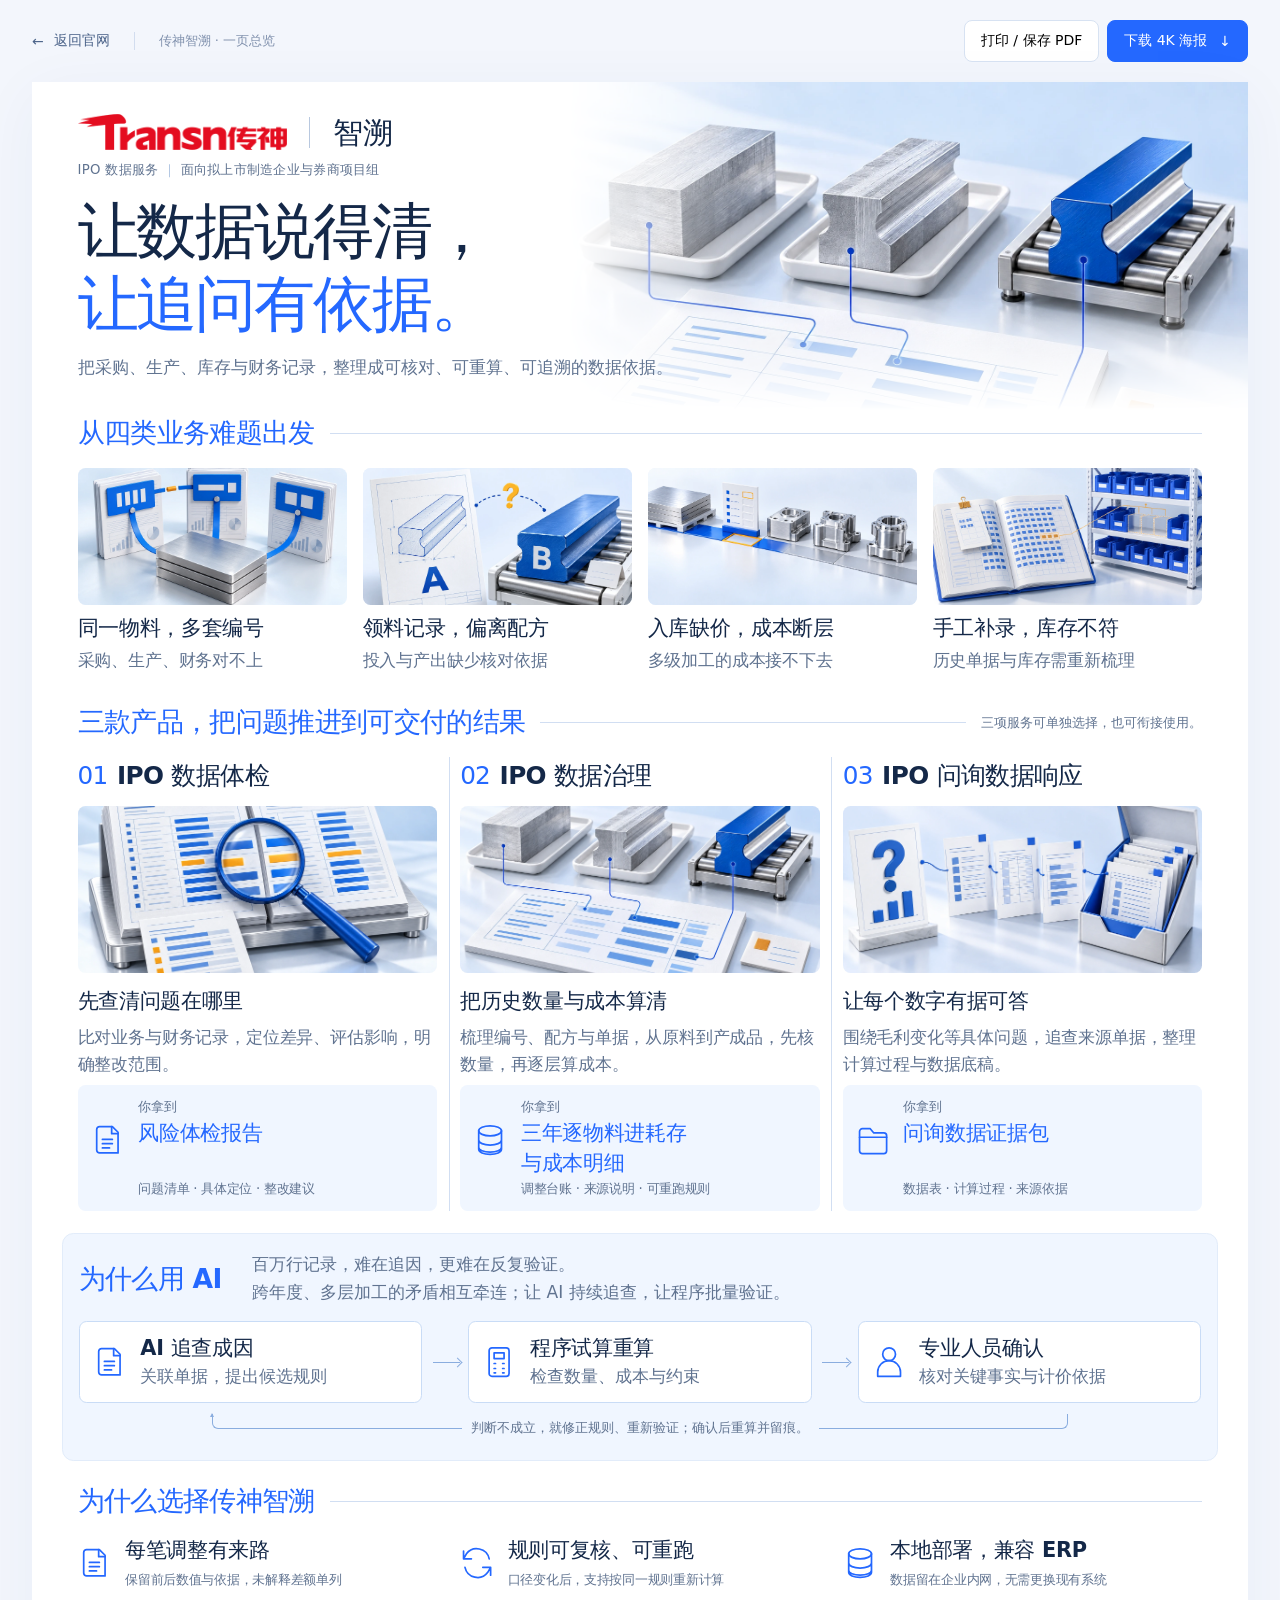
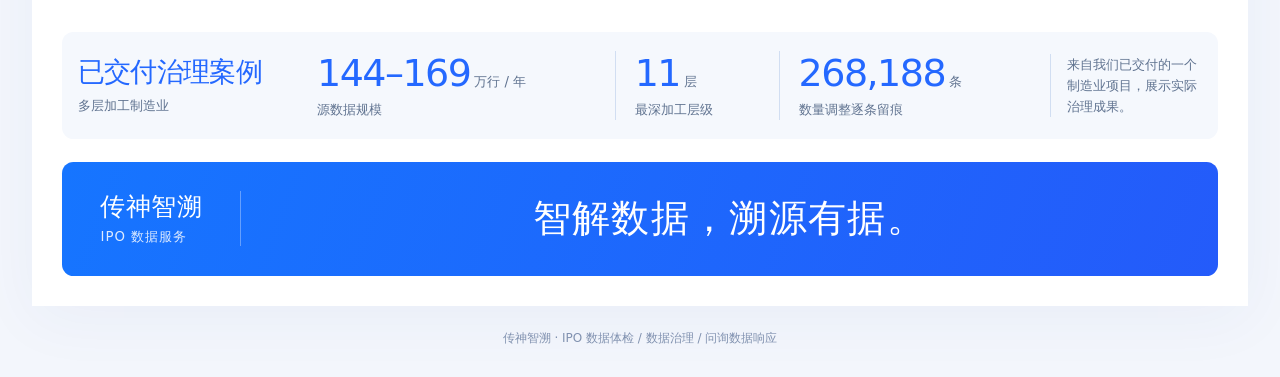
==== commit 2e18d551: "Present delivered case metrics as actual project achievements" ====
--- a/overview.html
+++ b/overview.html
@@ -19,7 +19,7 @@
     <span class="tools-title">传神智溯 · 一页总览</span>
     <div class="tool-actions">
       <button class="tool-button print-button" type="button" data-print hidden>打印 / 保存 PDF</button>
-      <a class="tool-button primary" href="assets/overview/zhisu-overview-4k.png?v=2" download="传神智溯-一页业务总览-4K.png">下载 4K 海报 <span aria-hidden="true">↓</span></a>
+      <a class="tool-button primary" href="assets/overview/zhisu-overview-4k.png?v=3" download="传神智溯-一页业务总览-4K.png">下载 4K 海报 <span aria-hidden="true">↓</span></a>
     </div>
   </div>
 
@@ -121,7 +121,7 @@
           <div><dt>最深加工层级</dt><dd><strong>11</strong><span>层</span></dd></div>
           <div><dt>数量调整逐条留痕</dt><dd><strong>268,188</strong><span>条</span></dd></div>
         </dl>
-        <p class="case-note">以上为单个已交付项目数据，<br>不代表所有项目效果。</p>
+        <p class="case-note">来自我们已交付的一个制造业项目，展示实际治理成果。</p>
       </section>
 
       <footer class="closing" aria-label="传神智溯品牌理念">
